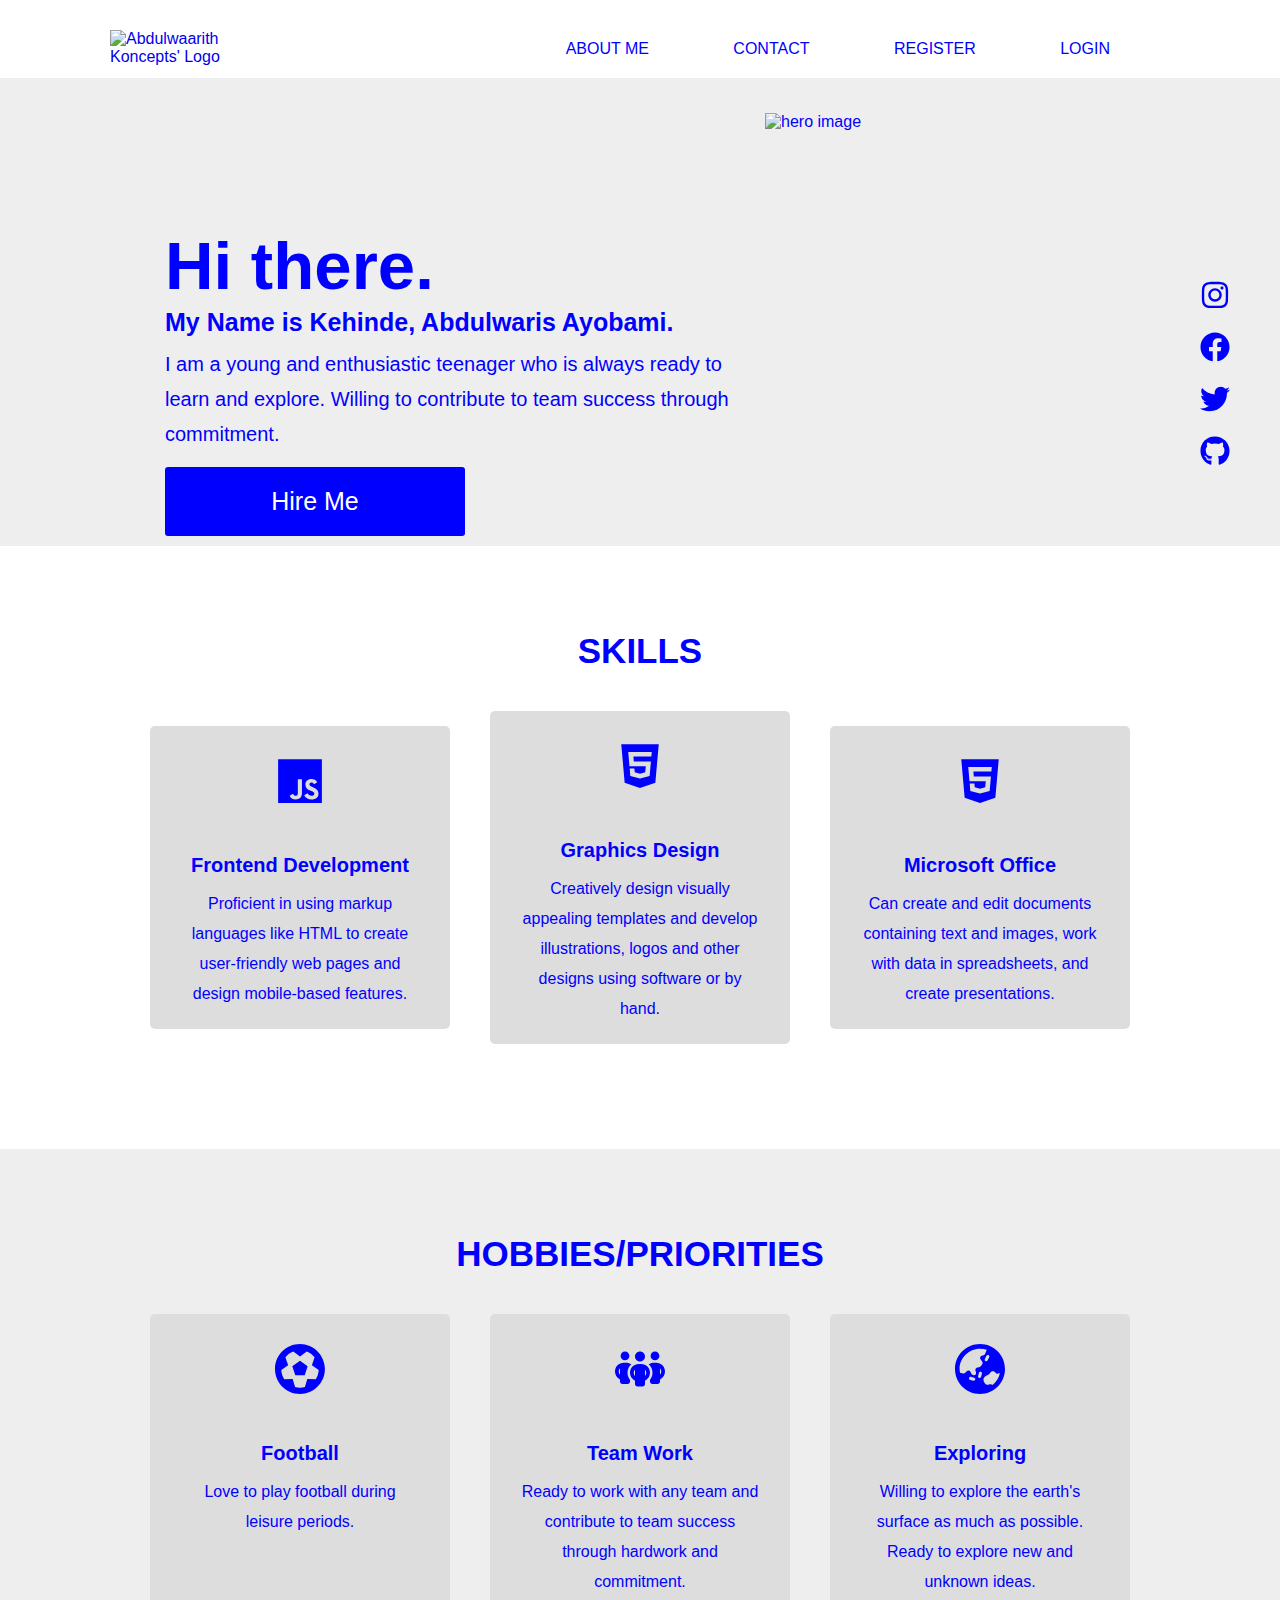
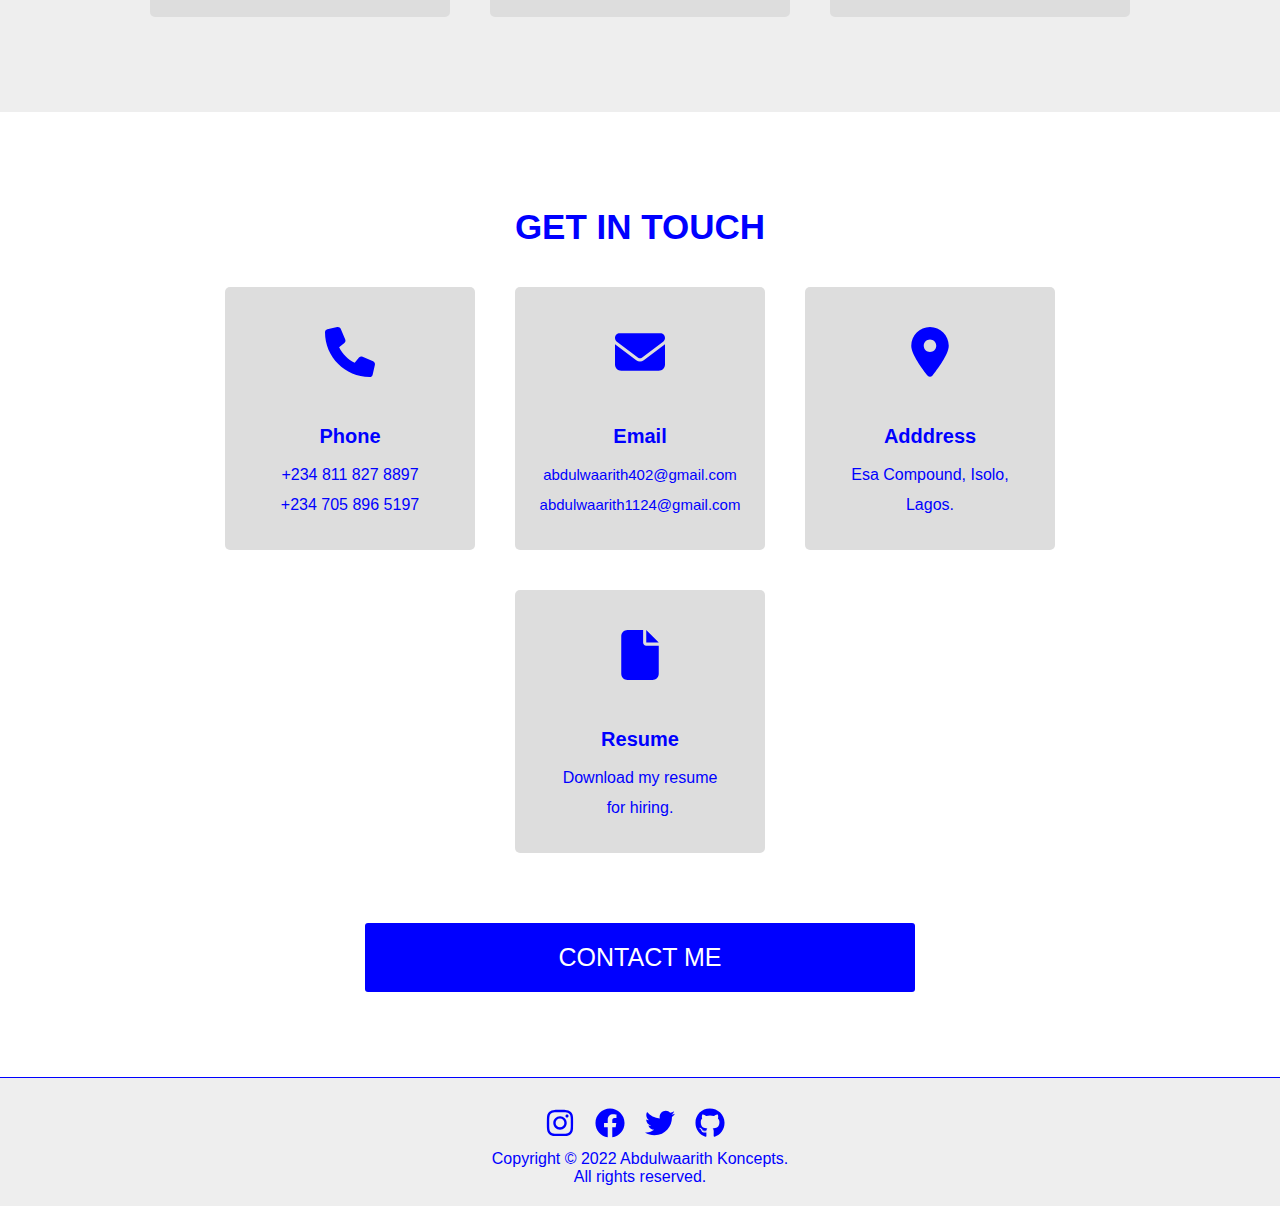
==== index.html @ 1e70c97f "first upload" ====
<!DOCTYPE html>
<html lang="en">

<head>
    <meta charset="UTF-8">
    <link rel="stylesheet" href="main.css">
    <link rel="stylesheet" href="all.css">
    <link rel="shortcut icon" href="favicon.ico" type="image/x-icon">
    <link rel="apple-touch-icon" sizes="180x180" href="/apple-touch-icon.png">
    <link rel="icon" type="image/png" sizes="32x32" href="/favicon-32x32.png">
    <link rel="icon" type="image/png" sizes="16x16" href="/favicon-16x16.png">
    <link rel="manifest" href="/site.webmanifest">
    <script src="https://kit.fontawesome.com/39fc790722.js" crossorigin="anonymous"></script>
    <meta http-equiv="X-UA-Compatible" content="IE=edge">
    <meta name="viewport" content="width=device-width, initial-scale=1.0">
    <title>ABOUT ME</title>
</head>

<body>
    <div class="container">
        <header id="header">
            <div class="img-section">
                <a href="index.html"><img src="img/logo.png" alt="Abdulwaarith Koncepts' Logo" class="logo"
                        id="logo"></a>
            </div>
            <nav class="navlink-section">
                <ul>
                    <li class="nav-links"><a href="index.html">About Me</a></li>
                    <li class="nav-links"><a href="contact.html">Contact</a></li>
                    <li class="nav-links"><a href="registration.html">Register</a></li>
                    <li class="nav-links"><a href="login.html">Login</a></li>
                </ul>
            </nav>
        </header>
        <main id="main-section">
            <!-- HERO SECTION -->
            <section id="hero-section">
                <div class="left-hero">
                    <h3 class="hero-head"><span class="greet">Hi there.</span></h3>
                    <h4 class="hero-text-name">My Name is Kehinde, Abdulwaris Ayobami.</h4>
                    <p class="hero-text">
                        I am a young and enthusiastic teenager who is always ready to learn and explore.
                        Willing to contribute to team success through commitment.
                    </p>
                    <a href="contact.html" class="hero-btn">Hire Me</a>
                </div>

                <div class="right-hero">
                    <!-- <img src="img/heroimage.png" alt="hero image" class="hero-img"> -->
                    <img src="img/web ppic.png" alt="hero image" class="hero-img">
                </div>
            </section>
            <!-- HERO SECTION -->
            <!-- STICKY ICONS -->
            <section class="sticky-icons">
                <div class="sticky-social-icons">
                    <div class="sticky-icon">
                        <a href="https://www.instagram.com/abdulwaarith_koncepts/" target="_blank">
                            <i class="fa-brands fa-instagram icon"></i>
                        </a>
                    </div>
                    <div class="sticky-icon">
                        <a href="https://www.facebook.com/abdulwaarith.kehinde" target="_blank">
                            <i class="fa-brands fa-facebook icon"></i>
                        </a>
                    </div>
                    <div class="sticky-icon">
                        <a href="https://twitter.com/kehindeabdwaris" target="_blank">
                            <i class="fa-brands fa-twitter icon"></i>
                        </a>
                    </div>
                    <div class="sticky-icon">
                        <a href="https://github.com/abdulwaarith" target="_blank">
                            <i class="fa-brands fa-github icon"></i>
                        </a>
                    </div>
                </div>
            </section>
            <!-- STICKY ICONS -->
            <!-- SKILLS SECTION -->
            <section id="skills-section">
                <h3 class="skills-head">SKILLS</h3>
                <div class="card-container">
                    <!-- SKILL 1 -->
                    <div class="skill-card card">
                        <div class="card-img-section">
                            <!-- <img src="img/project.svg" alt="" class="card-img"> -->
                            <i class="fa-brands fa-js skill"></i>
                        </div>

                        <div class="card-text">
                            <span class="header-text"> <strong>Frontend Development</strong> </span>
                            <p>
                                Proficient in using markup languages like HTML to create user-friendly web pages
                                and design mobile-based features.
                            </p>
                        </div>
                    </div>
                    <!-- SKILL 1 -->
                    <!-- SKILL 2 -->
                    <div class="skill-card card">
                        <div class="card-img-section">
                            <!-- <img src="img/project.svg" alt="" class="card-img"> -->
                            <i class="fa-brands fa-html5 skill"></i>
                        </div>

                        <div class="card-text">
                            <span class="header-text"> <strong>Graphics Design</strong> </span>
                            <p>
                                Creatively design visually appealing templates and
                                develop illustrations, logos and other designs using software or by hand.
                            </p>
                        </div>
                    </div>
                    <!-- SKILL 2 -->
                    <!-- SKILL 3 -->
                    <div class="skill-card card">
                        <div class="card-img-section">
                            <!-- <img src="img/project.svg" alt="" class="card-img"> -->
                            <i class="fa-brands fa-html5 skill"></i>
                        </div>

                        <div class="card-text">
                            <span class="header-text"> <strong>Microsoft Office</strong> </span>
                            <p>
                                Can create and edit documents containing text and images, work with data in
                                spreadsheets, and create presentations.
                            </p>
                        </div>
                    </div>
                    <!-- SKILL 3 -->
                </div>
            </section>
            <!-- SKILLS SECTION -->

            <!-- HOBBIES SECTION -->
            <section id="hobbies-section">
                <h3 class="hobbies-head">HOBBIES/PRIORITIES</h3>
                <div class="card-container">
                    <!-- HOBBY 1 -->
                    <div class="hobbies-card card">
                        <div class="card-img-section">
                            <!-- <img src="img/project.svg" alt="" class="card-img"> -->
                            <i class="fa-solid fa-futbol hobby"></i>
                        </div>

                        <div class="card-text">
                            <span class="header-text"> <strong>Football</strong> </span>
                            <p>
                                Love to play football during leisure periods.
                            <p>&nbsp &nbsp &nbsp</p>
                            <p>&nbsp &nbsp &nbsp</p>
                            </p>
                        </div>
                    </div>
                    <!-- HOBBY 1 -->
                    <!-- HOBBY 2 -->
                    <div class="hobbies-card card">
                        <div class="card-img-section">
                            <!-- <img src="img/project.svg" alt="" class="card-img"> -->
                            <i class="fa-solid fa-people-group hobby"></i>
                        </div>

                        <div class="card-text">
                            <span class="header-text"> <strong>Team Work</strong> </span>
                            <p>
                                Ready to work with any team and contribute to team success through
                                hardwork and commitment.
                            </p>
                        </div>
                    </div>
                    <!-- HOBBY 2 -->
                    <!-- HOBBY 3 -->
                    <div class="hobbies-card card">
                        <div class="card-img-section">
                            <!-- <img src="img/project.svg" alt="" class="card-img"> -->
                            <i class="fa-solid fa-earth-asia hobby"></i>
                        </div>

                        <div class="card-text">
                            <span class="header-text"> <strong>Exploring</strong> </span>
                            <p>
                                Willing to explore the earth's surface as much as possible.
                                Ready to explore new and unknown ideas.

                            </p>
                        </div>
                    </div>
                    <!-- HOBBY 3 -->
                </div>
            </section>
            <!-- HOBBIES SECTION -->

            <!-- CTA SECTION -->
            <section id="cta-section">
                <h3 class="cta-head">GET IN TOUCH</h3>
                <div class="cta-container">
                    <!-- CTA 1 -->
                    <div class="cta-item card">
                        <div class="card-img-section">
                            <!-- <img src="img/project.svg" alt="" class="card-img"> -->
                            <i class="fa-solid fa-phone cta"></i>
                        </div>

                        <div class="card-text">
                            <span class="header-text"> <strong>Phone</strong> </span>
                            <p>+234 811 827 8897</p>
                            <p>+234 705 896 5197</p>
                        </div>
                    </div>
                    <!-- CTA 1 -->
                    <!-- CTA 2 -->
                    <div class="cta-item card">
                        <div class="card-img-section">
                            <!-- <img src="img/project.svg" alt="" class="card-img"> -->
                            <i class="fa-solid fa-envelope cta"></i>
                        </div>

                        <div class="card-text">
                            <span class="header-text"> <strong>Email</strong> </span>
                            <p class="email-text">abdulwaarith402@gmail.com</p>
                            <p class="email-text">abdulwaarith1124@gmail.com</p>
                        </div>
                    </div>
                    <!-- CTA 2 -->
                    <!-- CTA 3 -->
                    <div class="cta-item card">
                        <div class="card-img-section">
                            <!-- <img src="img/project.svg" alt="" class="card-img"> -->
                            <i class="fa-solid fa-location-dot cta"></i>
                        </div>

                        <div class="card-text">
                            <span class="header-text"> <strong>Adddress</strong> </span>
                            <p>Esa Compound, Isolo, Lagos.</p>
                        </div>
                    </div>
                    <!-- CTA 3 -->
                    <!-- CTA 4 -->
                    <div class="cta-item card">
                        <div class="card-img-section">
                            <!-- <img src="img/project.svg" alt="" class="card-img"> -->
                            <i class="fa-solid fa-file cta"></i>
                        </div>

                        <div class="card-text">
                            <span class="header-text"> <strong>Resume</strong> </span>
                            <p><a href="">Download my resume for hiring.</a></p>
                        </div>
                    </div>
                    <!-- CTA 4 -->
                </div>
                <a class="cta-btn" href="contact.html">CONTACT ME</a>
            </section>
            <!-- CTA SECTION -->
        </main>

        <!-- FOOTER SECTION -->
        <footer id="footer" class="footer">
            <div class="footer-container">
                <div class="social-icons">
                    <div class="social-item">
                        <a href="https://www.instagram.com/abdulwaarith_koncepts/" target="_blank">
                            <i class="fa-brands fa-instagram icon"></i>
                        </a>
                    </div>
                    <div class="social-item">
                        <a href="https://www.facebook.com/abdulwaarith.kehinde" target="_blank">
                            <i class="fa-brands fa-facebook icon"></i>
                        </a>
                    </div>
                    <div class="social-item">
                        <a href="https://twitter.com/kehindeabdwaris" target="_blank">
                            <i class="fa-brands fa-twitter icon"></i>
                        </a>
                    </div>
                    <div class="social-item">
                        <a href="https://github.com/abdulwaarith" target="_blank">
                            <i class="fa-brands fa-github icon"></i>
                        </a>
                    </div>
                </div>
            </div>
            <p class="footer-text">Copyright &copy; 2022 Abdulwaarith Koncepts. <br> All rights reserved.
            </p>
        </footer>
        <!-- FOOTER SECTION -->
    </div>
    <script src="all.js"></script>
</body>

</html>
---- main.css ----
* {
  box-sizing: border-box;
  margin: 0;
  padding: 0;
}
body {
  font-family: Poppins, sans-serif;
  margin: 0;
  padding: 0;
  width: 100%;
}

a {
  text-decoration: none;
}
#header {
  display: flex;
  width: 100%;
  justify-content: space-between;
  background-color: #fff;
  padding-top: 20px;
  position: sticky;
  top: 0;
  left: 0;
  right: 0;
  z-index: 1000;
}

.navlink-section {
  margin-right: 70px;
}
.img-section {
  margin-left: 30px;
}
.navlink-section ul li a {
  color: blue;
}
.navlink-section ul li a:hover {
  color: #9b1689;
  background-color: #fff;
  border-bottom: 1px solid blue;
}

.navlink-section li a:visited {
  color: blue;
}
.navlink-section li a:visited:hover {
  color: #66e67b;
}
.nav-links {
  display: inline-block;
  list-style-type: none;
  margin-right: 5em;
  text-transform: uppercase;
}

.img-section {
  padding: 10px;
  flex-shrink: 1;
  flex-basis: 20%;
}
#logo {
  height: auto;
  width: 70px;
  margin-left: 70px;
}

.navlink-section {
  display: flex;
  flex-direction: row;
  padding: 20px;
  justify-content: space-around;
  align-items: center;
}

.sticky-social-icons {
  position: fixed;
  top: 280px;
  right: 50px;
  display: flex;
  flex-direction: column;
}
.sticky-icon .icon {
  width: 30px;
  height: 30px;
  margin-bottom: 20px;
}
.sticky-icon .icon:hover {
  color: rgba(0, 0, 255, 0.7);
}
#hero-section {
  display: flex;
  flex-direction: row;
  width: 100%;
  /* height: 600px; */
  color: #0000ff;
  margin: 0 auto 0 auto;
  padding: 15px;
  padding-bottom: 10px;
  background-color: #eee;
  /* background-color: #7ce48d; */
}
.hero-head {
  font-size: 4.2em;
  padding: 0;
  margin-bottom: 10px;
  line-height: 65px;
}

.left-hero {
  width: 60%;
  padding-top: 140px;
  margin-left: 150px;
}
.right-hero {
  width: 40%;
  padding-top: 20px;
  margin-right: 100px;
}
.hero-img {
  width: 400px;
  height: auto;
}
.hero-text-name {
  font-size: 25px;
  margin-bottom: 10px;
}
.hero-text {
  font-size: 20px;
  line-height: 35px;
  margin-bottom: 15px;
}
.hero-btn {
  width: 300px;
  display: block;
  text-align: center;
  background-color: #0000ff;
  color: #fff;
  padding: 20px;
  border: none;
  border-radius: 3px;
  margin-top: 15px;
  font-size: 25px;
  font-family: inherit;
  cursor: pointer;
}
.hero-btn:hover {
  color: #0000ff;
  background-color: #fff;
  border: 1px solid blue;
}
#skills-section {
  width: 100%;
  background-color: #f9f9f9;
  height: auto;
  margin: 0 auto 10px auto;
  padding: 75px;
  background-color: white;
}

.skills-head {
  color: #0000ff;
  font-size: 35px;
  display: block;
  text-align: center;
  margin-bottom: 10px;
  padding: 10px;
  margin-top: 0;
}
.card-img {
  width: 50%;
  height: auto;
}
.skill, .hobby, .cta {
  width: 50px;
  height: 50px;
  margin-bottom: 0;
}
.card-container {
  display: flex;
  flex-wrap: wrap;
  justify-content: center;
  align-items: center;
}
.card {
  position: relative;
  display: flex;
  flex-direction: column;
  align-items: center;
  justify-content: center;
  width: 300px;
  height: auto;
  border-radius: 5px;
  text-align: center;
  background-color: #ddd;
  margin: 20px;
  padding: 10px;
  color: #0000ff;
  transition: 0.5s;
}
.card:hover {
  background-color: #818191;
  color: white;
  box-shadow: 1px 1px 5px blue;
}
.card-img-section {
  display: flex;
  justify-content: center;
  align-items: center;
  padding: 20px;
}
.header-text {
  font-size: 20px;
  line-height: 48px;
}

.card-text {
  padding: 15px 20px 10px 20px;
}
.card-text p {
  font-size: 16px;
  line-height: 30px;
}
.card-text p a{
  color: #0000ff;
}
#hobbies-section {
  width: 100%;
  background-color: #eee;
  height: auto;
  margin: 10px auto 10px auto;
  padding: 75px;
}

.hobbies-head {
  color: #0000ff;
  font-size: 35px;
  display: block;
  text-align: center;
  margin-bottom: 10px;
  padding: 10px;
}

.cta-container {
  display: flex;
  flex-wrap: wrap;
  justify-content: center;
  align-items: center;
  margin-bottom: 50px;
}
#cta-section {
  width: 100%;
  background-color: #fff;
  height: auto;
  margin: 10px auto 10px auto;
  padding: 75px;
}

.cta-head {
  color: #0000ff;
  font-size: 35px;
  display: block;
  text-align: center;
  margin-bottom: 10px;
  padding: 10px;
}
.cta-item {
  position: relative;
  display: flex;
  flex-direction: column;
  align-items: center;
  justify-content: center;
  width: 250px;
  height: auto;
  border-radius: 5px;
  text-align: center;
  background-color: #ddd;
  margin: 20px;
  padding: 20px;
  transition: 0.5s;
}
.card-text .email-text {
  font-size: 15px;
}
.cta-btn {
  width: 550px;
  display: block;
  text-align: center;
  background-color: #0000ff;
  color: #fff;
  padding: 20px;
  border: none;
  border-radius: 3px;
  margin: 10px auto 0 auto;
  font-size: 25px;
  font-family: inherit;
  cursor: pointer;
}
.cta-btn:hover {
  color: #0000ff;
  background-color: #fff;
  border: 1px solid blue;
}

.icon {
  width: 40px;
  height: 30px;
  color: blue;
}
.icon:hover {
  color: rgba(0, 0, 255, 0.7);
}

.footer {
  height: auto;
  flex-direction: column;
  margin-top: 10px;
  background: #eee;
  text-align: center;
  padding-top: 30px;
  padding-bottom: 20px;
  border-top: 1px solid blue;
}

.social-icons {
  display: flex;
  justify-content: center;
  margin-bottom: 10px;
}
.social-item {
  margin-right: 10px;
}
.footer-text {
  color: blue;
}
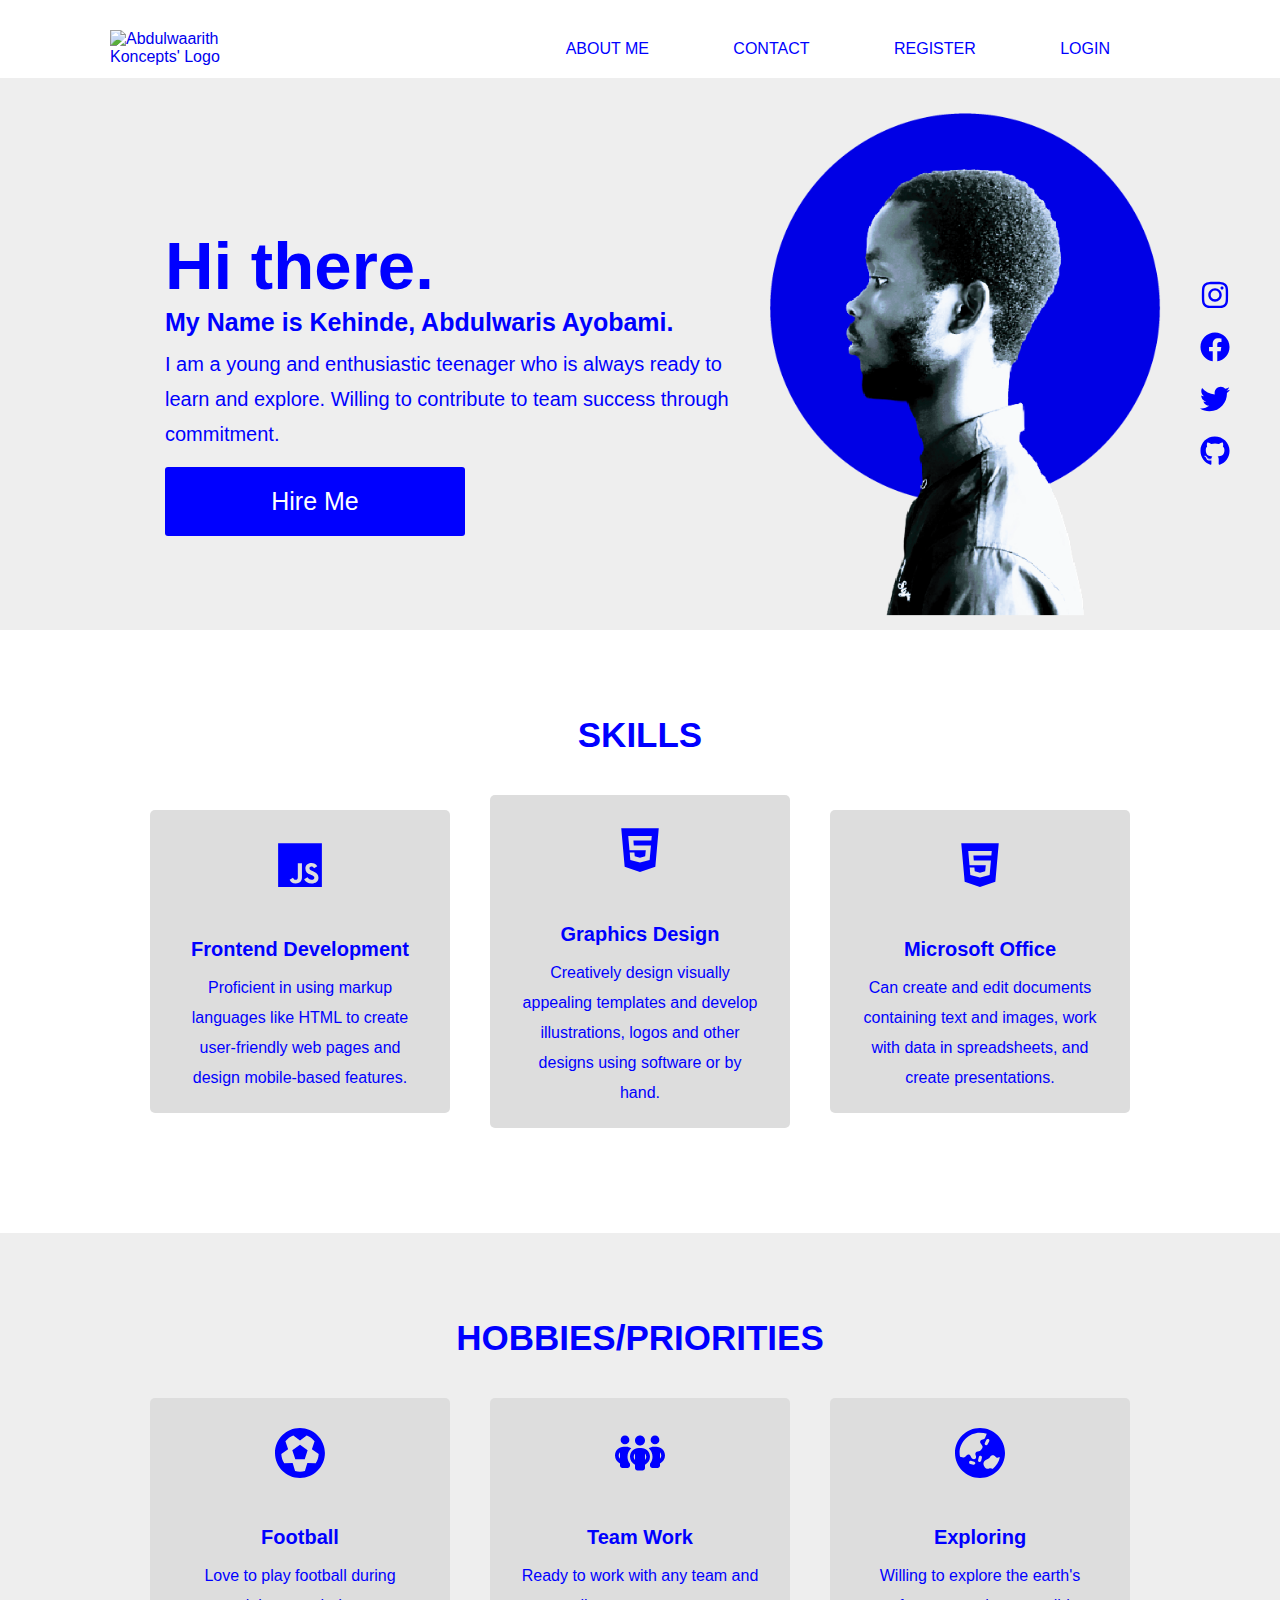
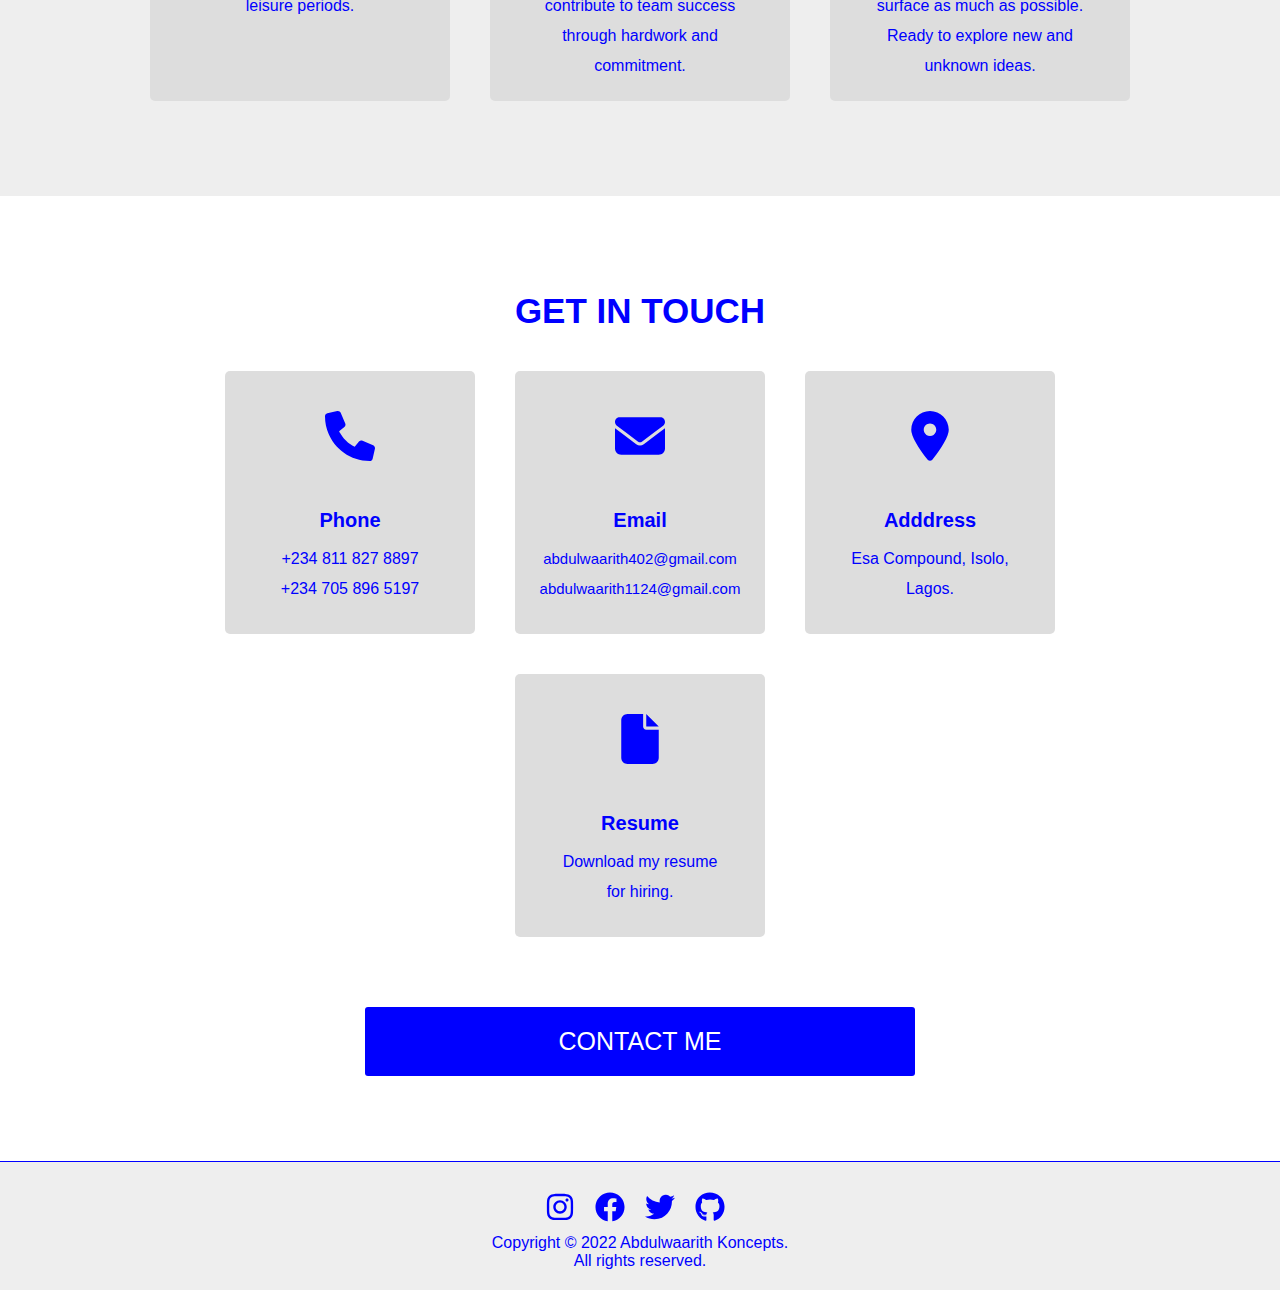
==== commit 0f9d5ae0: "update index.html" ====
--- a/index.html
+++ b/index.html
@@ -20,8 +20,8 @@
     <div class="container">
         <header id="header">
             <div class="img-section">
-                <a href="index.html"><img src="img/logo.png" alt="Abdulwaarith Koncepts' Logo" class="logo"
-                        id="logo"></a>
+                <a href="index.html"><img src="./logo.pnghttps://abdulwaarith.github.io/abdulwaarith.koncepts/"
+                        alt="Abdulwaarith Koncepts' Logo" class="logo" id="logo"></a>
             </div>
             <nav class="navlink-section">
                 <ul>
@@ -47,7 +47,7 @@
 
                 <div class="right-hero">
                     <!-- <img src="img/heroimage.png" alt="hero image" class="hero-img"> -->
-                    <img src="img/web ppic.png" alt="hero image" class="hero-img">
+                    <img src="web ppic.png" alt="hero image" class="hero-img">
                 </div>
             </section>
             <!-- HERO SECTION -->
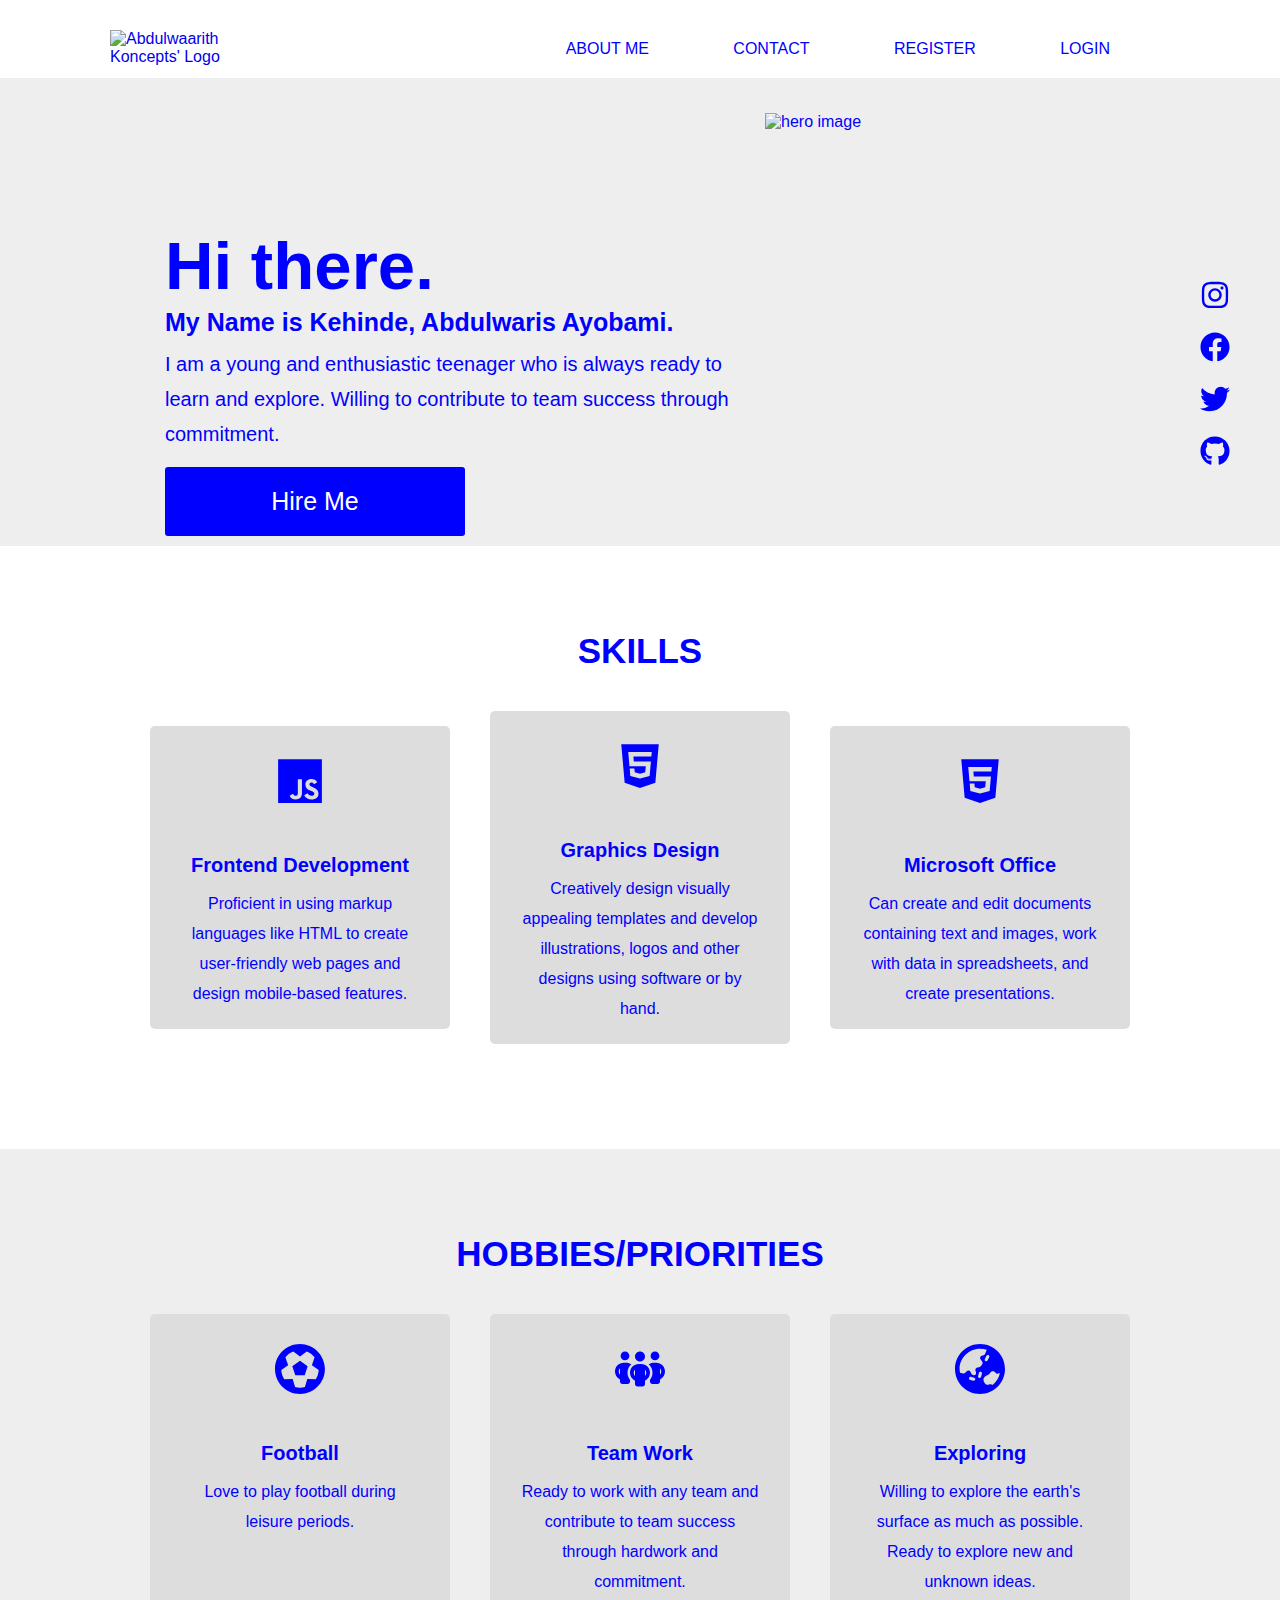
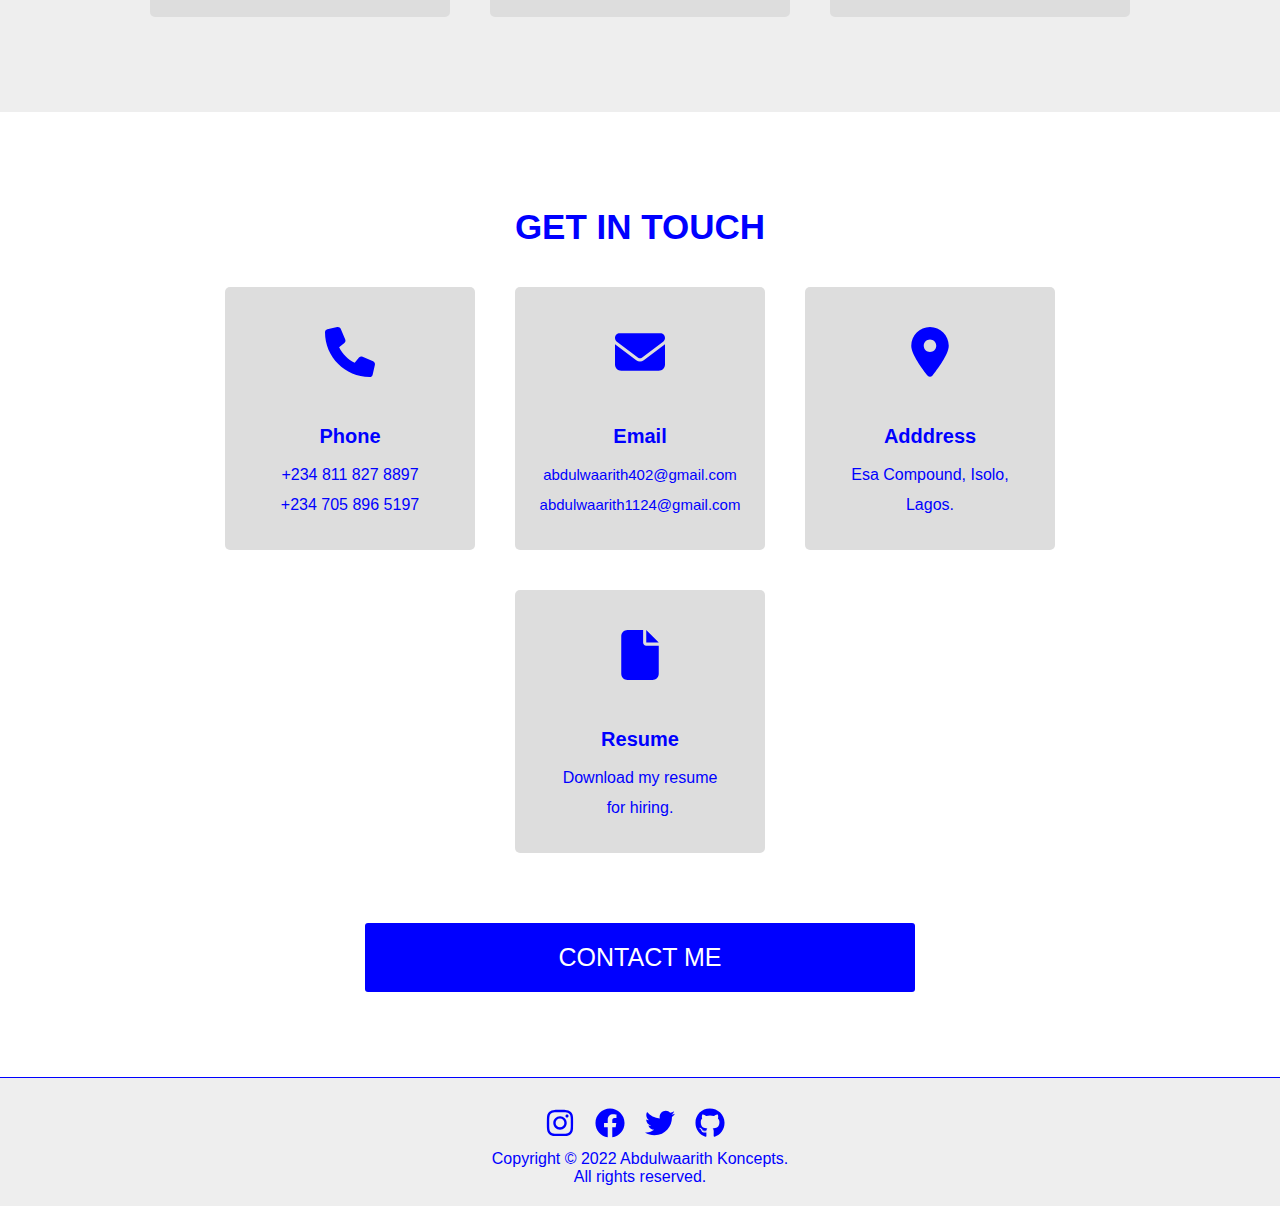
==== commit 694a5899: "update index..html" ====
--- a/index.html
+++ b/index.html
@@ -20,7 +20,8 @@
     <div class="container">
         <header id="header">
             <div class="img-section">
-                <a href="index.html"><img src="./logo.pnghttps://abdulwaarith.github.io/abdulwaarith.koncepts/"
+                <a href="index.html"><img
+                        src="https://res.cloudinary.com/abdulwaarith/image/upload/v1657203284/logo_eufa95.png"
                         alt="Abdulwaarith Koncepts' Logo" class="logo" id="logo"></a>
             </div>
             <nav class="navlink-section">
@@ -47,7 +48,8 @@
 
                 <div class="right-hero">
                     <!-- <img src="img/heroimage.png" alt="hero image" class="hero-img"> -->
-                    <img src="web ppic.png" alt="hero image" class="hero-img">
+                    <img src="https://res.cloudinary.com/abdulwaarith/image/upload/v1657203286/web_ppic_nglwxo.png"
+                        alt="hero image" class="hero-img">
                 </div>
             </section>
             <!-- HERO SECTION -->
